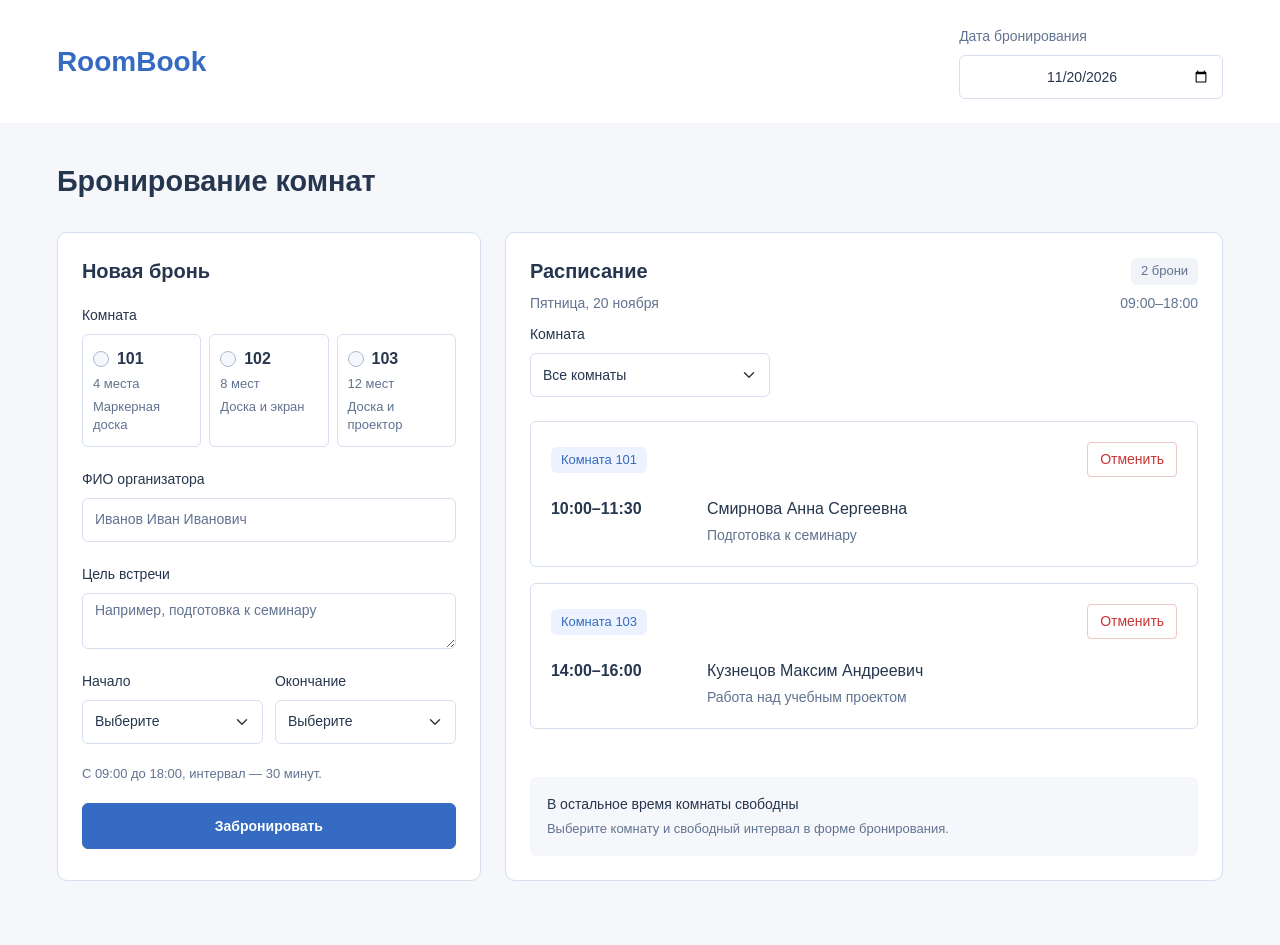
==== practices/practice_08/RoomBook/src/front/index.html @ 1cadb144 "add static index.html and style.css" ====
<!doctype html>
<html lang="ru">
  <head>
    <meta charset="utf-8">
    <meta name="viewport" content="width=device-width, initial-scale=1">
    <meta name="description" content="Общее расписание учебных комнат RoomBook.">
    <title>RoomBook — бронирование комнат</title>
    <link rel="stylesheet" href="vendor/bootstrap.min.css">
    <link rel="stylesheet" href="styles.css">
  </head>
  <body>
    <a class="skip-link" href="#main">Перейти к бронированию</a>

    <header class="site-header">
      <div class="page-shell header-content">
        <span class="brand">RoomBook</span>
        <div class="date-picker">
          <label class="form-label" for="booking-date">Дата бронирования</label>
          <input class="form-control" id="booking-date" name="date" type="date"
                 value="2026-11-20" form="booking-form" required>
        </div>
      </div>
    </header>

    <main class="page-shell main-content" id="main" tabindex="-1">
      <h1 class="page-title">Бронирование комнат</h1>

      <div class="booking-layout">
        <section class="card panel booking-panel" aria-labelledby="booking-heading">
          <div class="card-body">
            <h2 class="panel-title" id="booking-heading">Новая бронь</h2>

            <form id="booking-form">
              <fieldset class="field-group room-fieldset">
                <legend class="form-label">Комната</legend>
                <div class="room-picker">
                  <label class="room-choice">
                    <span class="room-name">
                      <input class="form-check-input" type="radio" name="room_id" value="101" required>
                      <span>101</span>
                    </span>
                    <span class="room-capacity">4 места</span>
                    <span class="room-equipment">Маркерная доска</span>
                  </label>
                  <label class="room-choice">
                    <span class="room-name">
                      <input class="form-check-input" type="radio" name="room_id" value="102">
                      <span>102</span>
                    </span>
                    <span class="room-capacity">8 мест</span>
                    <span class="room-equipment">Доска и экран</span>
                  </label>
                  <label class="room-choice">
                    <span class="room-name">
                      <input class="form-check-input" type="radio" name="room_id" value="103">
                      <span>103</span>
                    </span>
                    <span class="room-capacity">12 мест</span>
                    <span class="room-equipment">Доска и проектор</span>
                  </label>
                </div>
              </fieldset>

              <div class="field-group">
                <label class="form-label" for="organizer">ФИО организатора</label>
                <input class="form-control" id="organizer" name="organizer" type="text"
                       placeholder="Иванов Иван Иванович" maxlength="80" autocomplete="name" required>
              </div>

              <div class="field-group">
                <label class="form-label" for="meeting-title">Цель встречи</label>
                <textarea class="form-control meeting-purpose" id="meeting-title" name="title"
                          placeholder="Например, подготовка к семинару" maxlength="120" rows="2" required></textarea>
              </div>

              <div class="period-fields field-group">
                <div>
                  <label class="form-label" for="booking-start">Начало</label>
                  <select class="form-select" id="booking-start" name="start" aria-describedby="booking-hours" required>
                    <option value="" selected disabled>Выберите</option>
                    <option>09:00</option>
                    <option>09:30</option>
                    <option>10:00</option>
                    <option>10:30</option>
                    <option>11:00</option>
                    <option>11:30</option>
                    <option>12:00</option>
                    <option>12:30</option>
                    <option>13:00</option>
                    <option>13:30</option>
                    <option>14:00</option>
                    <option>14:30</option>
                    <option>15:00</option>
                    <option>15:30</option>
                    <option>16:00</option>
                    <option>16:30</option>
                    <option>17:00</option>
                    <option>17:30</option>
                  </select>
                </div>
                <div>
                  <label class="form-label" for="booking-end">Окончание</label>
                  <select class="form-select" id="booking-end" name="end" aria-describedby="booking-hours" required>
                    <option value="" selected disabled>Выберите</option>
                    <option>09:30</option>
                    <option>10:00</option>
                    <option>10:30</option>
                    <option>11:00</option>
                    <option>11:30</option>
                    <option>12:00</option>
                    <option>12:30</option>
                    <option>13:00</option>
                    <option>13:30</option>
                    <option>14:00</option>
                    <option>14:30</option>
                    <option>15:00</option>
                    <option>15:30</option>
                    <option>16:00</option>
                    <option>16:30</option>
                    <option>17:00</option>
                    <option>17:30</option>
                    <option>18:00</option>
                  </select>
                </div>
              </div>

              <p class="form-text booking-hours" id="booking-hours">С 09:00 до 18:00, интервал — 30 минут.</p>
              <button class="btn btn-primary booking-submit" type="button">Забронировать</button>
            </form>
          </div>
        </section>

        <section class="card panel schedule-panel" aria-labelledby="schedule-heading">
          <div class="card-body">
            <div class="schedule-title-row">
              <h2 class="panel-title" id="schedule-heading">Расписание</h2>
              <span class="badge booking-count">2 брони</span>
            </div>
            <div class="schedule-meta">
              <p>Пятница, 20 ноября</p>
              <p>09:00–18:00</p>
            </div>

            <div class="schedule-filter">
              <label class="form-label" for="schedule-room">Комната</label>
              <select class="form-select" id="schedule-room" name="schedule_room">
                <option value="" selected>Все комнаты</option>
                <option value="101">101</option>
                <option value="102">102</option>
                <option value="103">103</option>
              </select>
            </div>

            <!-- Записи начального статического экрана; на следующем этапе их вернёт API. -->
            <div class="booking-list">
              <article class="card schedule-booking" aria-labelledby="meeting-101">
                <div class="card-body">
                  <div class="booking-topline">
                    <span class="badge room-badge">Комната 101</span>
                    <button class="btn btn-outline-danger btn-sm" type="button"
                            aria-label="Отменить бронь комнаты 101 на 10:00">Отменить</button>
                  </div>
                  <div class="booking-details">
                    <p class="booking-time"><time datetime="10:00">10:00</time>–<time datetime="11:30">11:30</time></p>
                    <div>
                      <h3 class="meeting-organizer" id="meeting-101">Смирнова Анна Сергеевна</h3>
                      <p class="meeting-description">Подготовка к семинару</p>
                    </div>
                  </div>
                </div>
              </article>

              <article class="card schedule-booking" aria-labelledby="meeting-103">
                <div class="card-body">
                  <div class="booking-topline">
                    <span class="badge room-badge">Комната 103</span>
                    <button class="btn btn-outline-danger btn-sm" type="button"
                            aria-label="Отменить бронь комнаты 103 на 14:00">Отменить</button>
                  </div>
                  <div class="booking-details">
                    <p class="booking-time"><time datetime="14:00">14:00</time>–<time datetime="16:00">16:00</time></p>
                    <div>
                      <h3 class="meeting-organizer" id="meeting-103">Кузнецов Максим Андреевич</h3>
                      <p class="meeting-description">Работа над учебным проектом</p>
                    </div>
                  </div>
                </div>
              </article>
            </div>

            <div class="schedule-footer">
              <div class="alert schedule-hint">
                <p class="hint-title">В остальное время комнаты свободны</p>
                <p>Выберите комнату и свободный интервал в форме бронирования.</p>
              </div>
            </div>
          </div>
        </section>
      </div>
    </main>
  </body>
</html>
---- practices/practice_08/RoomBook/src/front/styles.css ----
/* Общая тема RoomBook. Bootstrap подключается раньше этого файла. */
:root {
  --rb-page-bg: #f5f7fb;
  --rb-surface: #ffffff;
  --rb-ink: #26364e;
  --rb-muted: #617391;
  --rb-border: #d5dfed;
  --rb-radio-border: #a8bad5;
  --rb-primary: #356bc2;
  --rb-primary-hover: #2959a6;
  --rb-primary-soft: #edf3fe;
  --rb-secondary-soft: #f0f3f8;
  --rb-danger: #c93636;
  --rb-danger-border: #efc7c7;
  --rb-font-family: "Segoe UI", Roboto, "Helvetica Neue", Arial, sans-serif;
  --rb-font-body: 1rem;
  --rb-font-label: 0.875rem;
  --rb-font-meta: 0.8125rem;
  --rb-font-panel: 1.25rem;
  --rb-font-title: clamp(1.75rem, 2.25vw, 2rem);
  --rb-space-1: 0.25rem;
  --rb-space-2: 0.5rem;
  --rb-space-3: 0.75rem;
  --rb-space-4: 1rem;
  --rb-space-5: 1.25rem;
  --rb-space-6: 1.5rem;
  --rb-space-8: 2rem;
  --rb-space-10: 2.5rem;
  --rb-space-12: 3rem;
  --rb-radius: 0.625rem;
  --rb-control-radius: 0.375rem;
  --rb-control-height: 2.75rem;
  --rb-focus-ring: 0 0 0 0.2rem rgb(53 107 194 / 22%);
  --bs-body-font-family: var(--rb-font-family);
  --bs-body-font-size: var(--rb-font-body);
  --bs-body-color: var(--rb-ink);
  --bs-body-bg: var(--rb-page-bg);
  --bs-primary: var(--rb-primary);
  --bs-primary-rgb: 53, 107, 194;
  --bs-border-color: var(--rb-border);
  --bs-border-radius: var(--rb-control-radius);
  --bs-link-color: var(--rb-primary);
}

body {
  min-height: 100vh;
  margin: 0;
  line-height: 1.5;
}

.page-shell {
  width: 100%;
  max-width: 108rem;
  margin-inline: auto;
  padding-inline: clamp(var(--rb-space-4), 4.444vw, 4rem);
}

.skip-link {
  position: fixed;
  top: var(--rb-space-3);
  left: var(--rb-space-4);
  z-index: 10;
  padding: var(--rb-space-3) var(--rb-space-4);
  border-radius: var(--rb-control-radius);
  background: var(--rb-surface);
  color: var(--rb-primary);
  transform: translateY(-200%);
}

.skip-link:focus-visible {
  transform: translateY(0);
}

.site-header {
  background: var(--rb-surface);
}

.header-content {
  display: flex;
  align-items: center;
  justify-content: space-between;
  gap: var(--rb-space-6);
  min-height: 7rem;
  padding-block: var(--rb-space-6);
}

.brand {
  color: var(--rb-primary);
  font-size: 1.75rem;
  font-weight: 700;
  line-height: 1.2;
}

.date-picker {
  width: 16.5rem;
  max-width: 100%;
}

.date-picker .form-label {
  color: var(--rb-muted);
}

.date-picker .form-control {
  text-align: center;
}

.main-content {
  padding-top: var(--rb-space-10);
  padding-bottom: 4rem;
}

.page-title {
  margin: 0 0 var(--rb-space-8);
  font-size: var(--rb-font-title);
  font-weight: 600;
  line-height: 1.3;
}

.booking-layout {
  display: grid;
  grid-template-columns: minmax(21rem, 26.5rem) minmax(0, 1fr);
  align-items: stretch;
  gap: var(--rb-space-6);
}

.card {
  --bs-card-color: var(--rb-ink);
  --bs-card-bg: var(--rb-surface);
  --bs-card-border-color: var(--rb-border);
  --bs-card-border-radius: var(--rb-radius);
  min-width: 0;
}

.panel > .card-body {
  padding: var(--rb-space-6);
}

.panel-title {
  margin: 0 0 var(--rb-space-5);
  font-size: var(--rb-font-panel);
  font-weight: 600;
  line-height: 1.4;
}

.field-group {
  margin: 0 0 var(--rb-space-5);
}

.form-label {
  margin-bottom: var(--rb-space-2);
  font-size: var(--rb-font-label);
  font-weight: 500;
}

.form-control,
.form-select {
  min-height: var(--rb-control-height);
  border-color: var(--rb-border);
  border-radius: var(--rb-control-radius);
  background-color: var(--rb-surface);
  color: var(--rb-ink);
  font-size: var(--rb-font-label);
}

.form-control::placeholder {
  color: var(--rb-muted);
  opacity: 1;
}

.form-control:focus,
.form-select:focus,
.form-check-input:focus {
  border-color: var(--rb-primary);
  box-shadow: var(--rb-focus-ring);
}

:where(button, a, input, select, textarea):focus-visible {
  outline: 2px solid var(--rb-primary);
  outline-offset: 3px;
}

.btn:focus-visible {
  outline: 2px solid var(--rb-primary);
  outline-offset: 3px;
  box-shadow: var(--rb-focus-ring);
}

.room-picker {
  display: grid;
  grid-template-columns: repeat(3, minmax(0, 1fr));
  gap: var(--rb-space-2);
}

.room-choice {
  min-width: 0;
  min-height: 6.75rem;
  padding: var(--rb-space-3) 0.625rem;
  border: 1px solid var(--rb-border);
  border-radius: var(--rb-control-radius);
  cursor: pointer;
}

.room-choice:hover {
  border-color: var(--rb-primary);
}

.room-choice:has(input:checked) {
  border-color: var(--rb-primary);
  background: var(--rb-primary-soft);
}

.room-name {
  display: flex;
  align-items: center;
  gap: var(--rb-space-2);
  font-size: var(--rb-font-body);
  font-weight: 600;
}

.room-name .form-check-input {
  flex: 0 0 auto;
  width: 1rem;
  height: 1rem;
  margin: 0;
  border-color: var(--rb-radio-border);
}

.form-check-input:checked {
  border-color: var(--rb-primary);
  background-color: var(--rb-primary);
}

.room-capacity,
.room-equipment {
  display: block;
  margin-top: var(--rb-space-1);
  color: var(--rb-muted);
  font-size: var(--rb-font-meta);
  line-height: 1.4;
  overflow-wrap: anywhere;
}

.meeting-purpose {
  min-height: 4.75rem;
  resize: vertical;
}

.period-fields {
  display: grid;
  grid-template-columns: repeat(2, minmax(0, 1fr));
  gap: var(--rb-space-3);
}

.booking-hours {
  margin: 0 0 var(--rb-space-5);
  color: var(--rb-muted);
  font-size: var(--rb-font-meta);
}

.btn {
  font-size: var(--rb-font-label);
}

.btn-primary {
  --bs-btn-bg: var(--rb-primary);
  --bs-btn-border-color: var(--rb-primary);
  --bs-btn-hover-bg: var(--rb-primary-hover);
  --bs-btn-hover-border-color: var(--rb-primary-hover);
  --bs-btn-active-bg: var(--rb-primary-hover);
  --bs-btn-active-border-color: var(--rb-primary-hover);
  --bs-btn-disabled-bg: var(--rb-primary);
  --bs-btn-disabled-border-color: var(--rb-primary);
}

.booking-submit {
  width: 100%;
  min-height: 2.875rem;
  font-weight: 600;
}

.schedule-panel > .card-body {
  display: flex;
  flex-direction: column;
}

.schedule-title-row,
.schedule-meta,
.booking-topline {
  display: flex;
  align-items: center;
  justify-content: space-between;
  gap: var(--rb-space-3);
}

.schedule-title-row .panel-title {
  margin: 0;
}

.badge {
  border-radius: var(--rb-control-radius);
  font-size: var(--rb-font-meta);
  font-weight: 400;
  line-height: 1.4;
}

.booking-count {
  flex-shrink: 0;
  padding: var(--rb-space-1) 0.625rem;
  background: var(--rb-secondary-soft);
  color: var(--rb-muted);
}

.schedule-meta {
  margin-block: var(--rb-space-2);
  color: var(--rb-muted);
  font-size: var(--rb-font-label);
}

.schedule-meta p {
  margin: 0;
}

.schedule-filter {
  width: 15rem;
  max-width: 100%;
  margin-bottom: var(--rb-space-6);
}

.booking-list {
  display: grid;
  gap: var(--rb-space-4);
}

.schedule-booking {
  --bs-card-border-radius: var(--rb-control-radius);
}

.schedule-booking > .card-body {
  padding: var(--rb-space-5);
}

.room-badge {
  padding: var(--rb-space-1) 0.625rem;
  background: var(--rb-primary-soft);
  color: var(--rb-primary);
}

.btn-outline-danger {
  --bs-btn-color: var(--rb-danger);
  --bs-btn-border-color: var(--rb-danger-border);
  --bs-btn-hover-bg: var(--rb-danger);
  --bs-btn-hover-border-color: var(--rb-danger);
  --bs-btn-active-bg: var(--rb-danger);
  --bs-btn-active-border-color: var(--rb-danger);
  --bs-btn-padding-x: var(--rb-space-3);
  --bs-btn-padding-y: 0.375rem;
  white-space: nowrap;
}

.booking-details {
  display: grid;
  grid-template-columns: minmax(6rem, 8.75rem) minmax(0, 1fr);
  gap: var(--rb-space-4);
  margin-top: var(--rb-space-5);
}

.booking-time {
  margin: 0;
  font-weight: 600;
  white-space: nowrap;
}

.meeting-organizer {
  margin: 0 0 var(--rb-space-1);
  font-size: var(--rb-font-body);
  font-weight: 500;
  line-height: 1.5;
  overflow-wrap: anywhere;
}

.meeting-description {
  margin: 0;
  color: var(--rb-muted);
  font-size: var(--rb-font-label);
  overflow-wrap: anywhere;
}

.schedule-footer {
  margin-top: auto;
  padding-top: var(--rb-space-12);
}

.schedule-hint {
  --bs-alert-bg: var(--rb-page-bg);
  --bs-alert-color: var(--rb-muted);
  --bs-alert-border-color: transparent;
  margin: 0;
  padding: var(--rb-space-4);
  border-radius: var(--rb-control-radius);
  font-size: var(--rb-font-meta);
}

.schedule-hint p {
  margin: 0;
}

.schedule-hint .hint-title {
  margin-bottom: var(--rb-space-1);
  color: var(--rb-ink);
  font-size: var(--rb-font-label);
  font-weight: 500;
}

@media (width < 62rem) {
  .booking-layout {
    grid-template-columns: minmax(0, 1fr);
  }

  .schedule-footer {
    padding-top: var(--rb-space-8);
  }
}

@media (width < 36rem) {
  .header-content {
    flex-wrap: wrap;
    gap: var(--rb-space-4);
  }

  .date-picker {
    width: 100%;
  }

  .main-content {
    padding-top: var(--rb-space-6);
  }

  .page-title {
    margin-bottom: var(--rb-space-6);
  }

  .panel > .card-body {
    padding: var(--rb-space-4);
  }

  .room-choice {
    padding-inline: var(--rb-space-2);
  }

  .schedule-meta {
    flex-wrap: wrap;
  }

  .schedule-booking > .card-body {
    padding: var(--rb-space-4);
  }

  .booking-details {
    grid-template-columns: minmax(0, 1fr);
    gap: var(--rb-space-2);
  }
}
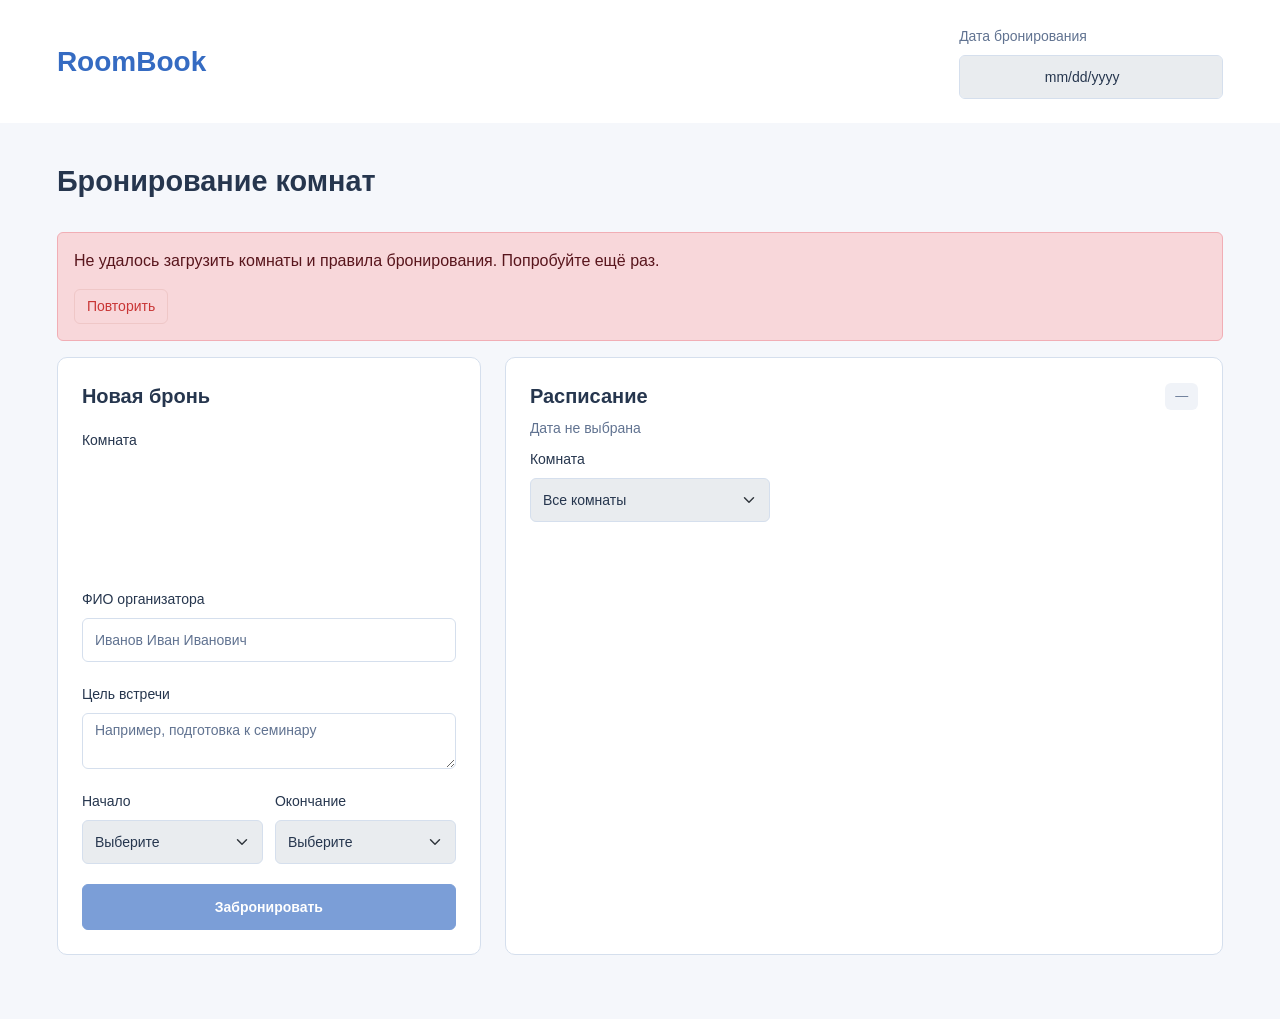
==== commit 8c6befed: "connect rooms and schedule to API" ====
--- a/practices/practice_08/RoomBook/src/front/index.html
+++ b/practices/practice_08/RoomBook/src/front/index.html
@@ -7,6 +7,7 @@
     <title>RoomBook — бронирование комнат</title>
     <link rel="stylesheet" href="vendor/bootstrap.min.css">
     <link rel="stylesheet" href="styles.css">
+    <script src="app.js" defer></script>
   </head>
   <body>
     <a class="skip-link" href="#main">Перейти к бронированию</a>
@@ -17,13 +18,23 @@
         <div class="date-picker">
           <label class="form-label" for="booking-date">Дата бронирования</label>
           <input class="form-control" id="booking-date" name="date" type="date"
-                 value="2026-11-20" form="booking-form" required>
+                 form="booking-form" required disabled>
         </div>
       </div>
     </header>
 
     <main class="page-shell main-content" id="main" tabindex="-1">
       <h1 class="page-title">Бронирование комнат</h1>
+
+      <noscript><p class="alert alert-warning">Для загрузки расписания включите JavaScript в браузере.</p></noscript>
+      <p class="loading-notice" id="config-loading" role="status">
+        <span class="spinner-border spinner-border-sm" aria-hidden="true"></span>
+        Загружаем комнаты и правила бронирования…
+      </p>
+      <div class="alert alert-danger" id="config-error" role="alert" hidden>
+        <p>Не удалось загрузить комнаты и правила бронирования. Попробуйте ещё раз.</p>
+        <button class="btn btn-outline-danger" id="config-retry" type="button">Повторить</button>
+      </div>
 
       <div class="booking-layout">
         <section class="card panel booking-panel" aria-labelledby="booking-heading">
@@ -33,32 +44,7 @@
             <form id="booking-form">
               <fieldset class="field-group room-fieldset">
                 <legend class="form-label">Комната</legend>
-                <div class="room-picker">
-                  <label class="room-choice">
-                    <span class="room-name">
-                      <input class="form-check-input" type="radio" name="room_id" value="101" required>
-                      <span>101</span>
-                    </span>
-                    <span class="room-capacity">4 места</span>
-                    <span class="room-equipment">Маркерная доска</span>
-                  </label>
-                  <label class="room-choice">
-                    <span class="room-name">
-                      <input class="form-check-input" type="radio" name="room_id" value="102">
-                      <span>102</span>
-                    </span>
-                    <span class="room-capacity">8 мест</span>
-                    <span class="room-equipment">Доска и экран</span>
-                  </label>
-                  <label class="room-choice">
-                    <span class="room-name">
-                      <input class="form-check-input" type="radio" name="room_id" value="103">
-                      <span>103</span>
-                    </span>
-                    <span class="room-capacity">12 мест</span>
-                    <span class="room-equipment">Доска и проектор</span>
-                  </label>
-                </div>
+                <div class="room-picker" id="room-picker"></div>
               </fieldset>
 
               <div class="field-group">
@@ -76,121 +62,59 @@
               <div class="period-fields field-group">
                 <div>
                   <label class="form-label" for="booking-start">Начало</label>
-                  <select class="form-select" id="booking-start" name="start" aria-describedby="booking-hours" required>
+                  <select class="form-select" id="booking-start" name="start" aria-describedby="booking-hours" required disabled>
                     <option value="" selected disabled>Выберите</option>
-                    <option>09:00</option>
-                    <option>09:30</option>
-                    <option>10:00</option>
-                    <option>10:30</option>
-                    <option>11:00</option>
-                    <option>11:30</option>
-                    <option>12:00</option>
-                    <option>12:30</option>
-                    <option>13:00</option>
-                    <option>13:30</option>
-                    <option>14:00</option>
-                    <option>14:30</option>
-                    <option>15:00</option>
-                    <option>15:30</option>
-                    <option>16:00</option>
-                    <option>16:30</option>
-                    <option>17:00</option>
-                    <option>17:30</option>
                   </select>
                 </div>
                 <div>
                   <label class="form-label" for="booking-end">Окончание</label>
-                  <select class="form-select" id="booking-end" name="end" aria-describedby="booking-hours" required>
+                  <select class="form-select" id="booking-end" name="end" aria-describedby="booking-hours" required disabled>
                     <option value="" selected disabled>Выберите</option>
-                    <option>09:30</option>
-                    <option>10:00</option>
-                    <option>10:30</option>
-                    <option>11:00</option>
-                    <option>11:30</option>
-                    <option>12:00</option>
-                    <option>12:30</option>
-                    <option>13:00</option>
-                    <option>13:30</option>
-                    <option>14:00</option>
-                    <option>14:30</option>
-                    <option>15:00</option>
-                    <option>15:30</option>
-                    <option>16:00</option>
-                    <option>16:30</option>
-                    <option>17:00</option>
-                    <option>17:30</option>
-                    <option>18:00</option>
                   </select>
                 </div>
               </div>
 
-              <p class="form-text booking-hours" id="booking-hours">С 09:00 до 18:00, интервал — 30 минут.</p>
-              <button class="btn btn-primary booking-submit" type="button">Забронировать</button>
+              <p class="form-text booking-hours" id="booking-hours"></p>
+              <button class="btn btn-primary booking-submit" type="button" disabled>Забронировать</button>
             </form>
           </div>
         </section>
 
-        <section class="card panel schedule-panel" aria-labelledby="schedule-heading">
+        <section class="card panel schedule-panel" id="schedule-panel" aria-labelledby="schedule-heading">
           <div class="card-body">
             <div class="schedule-title-row">
               <h2 class="panel-title" id="schedule-heading">Расписание</h2>
-              <span class="badge booking-count">2 брони</span>
+              <span class="badge booking-count" id="booking-count" role="status">—</span>
             </div>
             <div class="schedule-meta">
-              <p>Пятница, 20 ноября</p>
-              <p>09:00–18:00</p>
+              <p id="schedule-date">Дата не выбрана</p>
+              <p id="schedule-hours"></p>
             </div>
 
             <div class="schedule-filter">
               <label class="form-label" for="schedule-room">Комната</label>
-              <select class="form-select" id="schedule-room" name="schedule_room">
+              <select class="form-select" id="schedule-room" name="schedule_room" disabled>
                 <option value="" selected>Все комнаты</option>
-                <option value="101">101</option>
-                <option value="102">102</option>
-                <option value="103">103</option>
               </select>
             </div>
 
-            <!-- Записи начального статического экрана; на следующем этапе их вернёт API. -->
-            <div class="booking-list">
-              <article class="card schedule-booking" aria-labelledby="meeting-101">
-                <div class="card-body">
-                  <div class="booking-topline">
-                    <span class="badge room-badge">Комната 101</span>
-                    <button class="btn btn-outline-danger btn-sm" type="button"
-                            aria-label="Отменить бронь комнаты 101 на 10:00">Отменить</button>
-                  </div>
-                  <div class="booking-details">
-                    <p class="booking-time"><time datetime="10:00">10:00</time>–<time datetime="11:30">11:30</time></p>
-                    <div>
-                      <h3 class="meeting-organizer" id="meeting-101">Смирнова Анна Сергеевна</h3>
-                      <p class="meeting-description">Подготовка к семинару</p>
-                    </div>
-                  </div>
-                </div>
-              </article>
+            <div class="state-placeholder" id="schedule-loading" role="status" hidden>
+              <span class="spinner-border" aria-hidden="true"></span>
+              <p>Загружаем расписание…</p>
+            </div>
+            <div class="state-placeholder" id="schedule-empty" role="status" hidden>
+              <h3 id="empty-title">Пока нет броней</h3>
+              <p id="empty-message"></p>
+            </div>
+            <div class="alert alert-danger" id="schedule-error" role="alert" hidden>
+              <p>Не удалось загрузить расписание. Проверьте соединение и повторите попытку.</p>
+              <button class="btn btn-outline-danger" id="schedule-retry" type="button">Повторить</button>
+            </div>
+            <div class="booking-list" id="booking-list" hidden></div>
 
-              <article class="card schedule-booking" aria-labelledby="meeting-103">
-                <div class="card-body">
-                  <div class="booking-topline">
-                    <span class="badge room-badge">Комната 103</span>
-                    <button class="btn btn-outline-danger btn-sm" type="button"
-                            aria-label="Отменить бронь комнаты 103 на 14:00">Отменить</button>
-                  </div>
-                  <div class="booking-details">
-                    <p class="booking-time"><time datetime="14:00">14:00</time>–<time datetime="16:00">16:00</time></p>
-                    <div>
-                      <h3 class="meeting-organizer" id="meeting-103">Кузнецов Максим Андреевич</h3>
-                      <p class="meeting-description">Работа над учебным проектом</p>
-                    </div>
-                  </div>
-                </div>
-              </article>
-            </div>
-
-            <div class="schedule-footer">
+            <div class="schedule-footer" id="schedule-footer" hidden>
               <div class="alert schedule-hint">
-                <p class="hint-title">В остальное время комнаты свободны</p>
+                <p class="hint-title" id="schedule-hint-title"></p>
                 <p>Выберите комнату и свободный интервал в форме бронирования.</p>
               </div>
             </div>
@@ -198,5 +122,34 @@
         </section>
       </div>
     </main>
+
+    <template id="room-template">
+      <label class="room-choice">
+        <span class="room-name">
+          <input class="form-check-input" type="radio" name="room_id" required>
+          <span class="room-number"></span>
+        </span>
+        <span class="room-capacity"></span>
+        <span class="room-equipment"></span>
+      </label>
+    </template>
+
+    <template id="booking-template">
+      <article class="card schedule-booking">
+        <div class="card-body">
+          <div class="booking-topline">
+            <span class="badge room-badge"></span>
+            <button class="btn btn-outline-danger btn-sm" type="button" disabled>Отменить</button>
+          </div>
+          <div class="booking-details">
+            <p class="booking-time"><time data-time="start"></time>–<time data-time="end"></time></p>
+            <div>
+              <h3 class="meeting-organizer"></h3>
+              <p class="meeting-description"></p>
+            </div>
+          </div>
+        </div>
+      </article>
+    </template>
   </body>
 </html>
--- a/practices/practice_08/RoomBook/src/front/styles.css
+++ b/practices/practice_08/RoomBook/src/front/styles.css
@@ -48,6 +48,10 @@
   line-height: 1.5;
 }
 
+[hidden] {
+  display: none !important;
+}
+
 .page-shell {
   width: 100%;
   max-width: 108rem;
@@ -187,6 +191,7 @@
 
 .room-picker {
   display: grid;
+  min-height: 6.75rem;
   grid-template-columns: repeat(3, minmax(0, 1fr));
   gap: var(--rb-space-2);
 }
@@ -390,6 +395,39 @@
   padding-top: var(--rb-space-12);
 }
 
+.loading-notice {
+  display: flex;
+  align-items: center;
+  gap: var(--rb-space-3);
+  margin-bottom: var(--rb-space-5);
+  color: var(--rb-muted);
+  font-size: var(--rb-font-label);
+}
+
+.state-placeholder {
+  display: flex;
+  flex-direction: column;
+  align-items: center;
+  justify-content: center;
+  gap: var(--rb-space-3);
+  min-height: 18rem;
+  padding: var(--rb-space-6);
+  color: var(--rb-muted);
+  text-align: center;
+}
+
+.state-placeholder h3 {
+  margin: 0;
+  color: var(--rb-ink);
+  font-size: var(--rb-font-panel);
+  font-weight: 600;
+}
+
+.state-placeholder p {
+  margin: 0;
+  font-size: var(--rb-font-label);
+}
+
 .schedule-hint {
   --bs-alert-bg: var(--rb-page-bg);
   --bs-alert-color: var(--rb-muted);
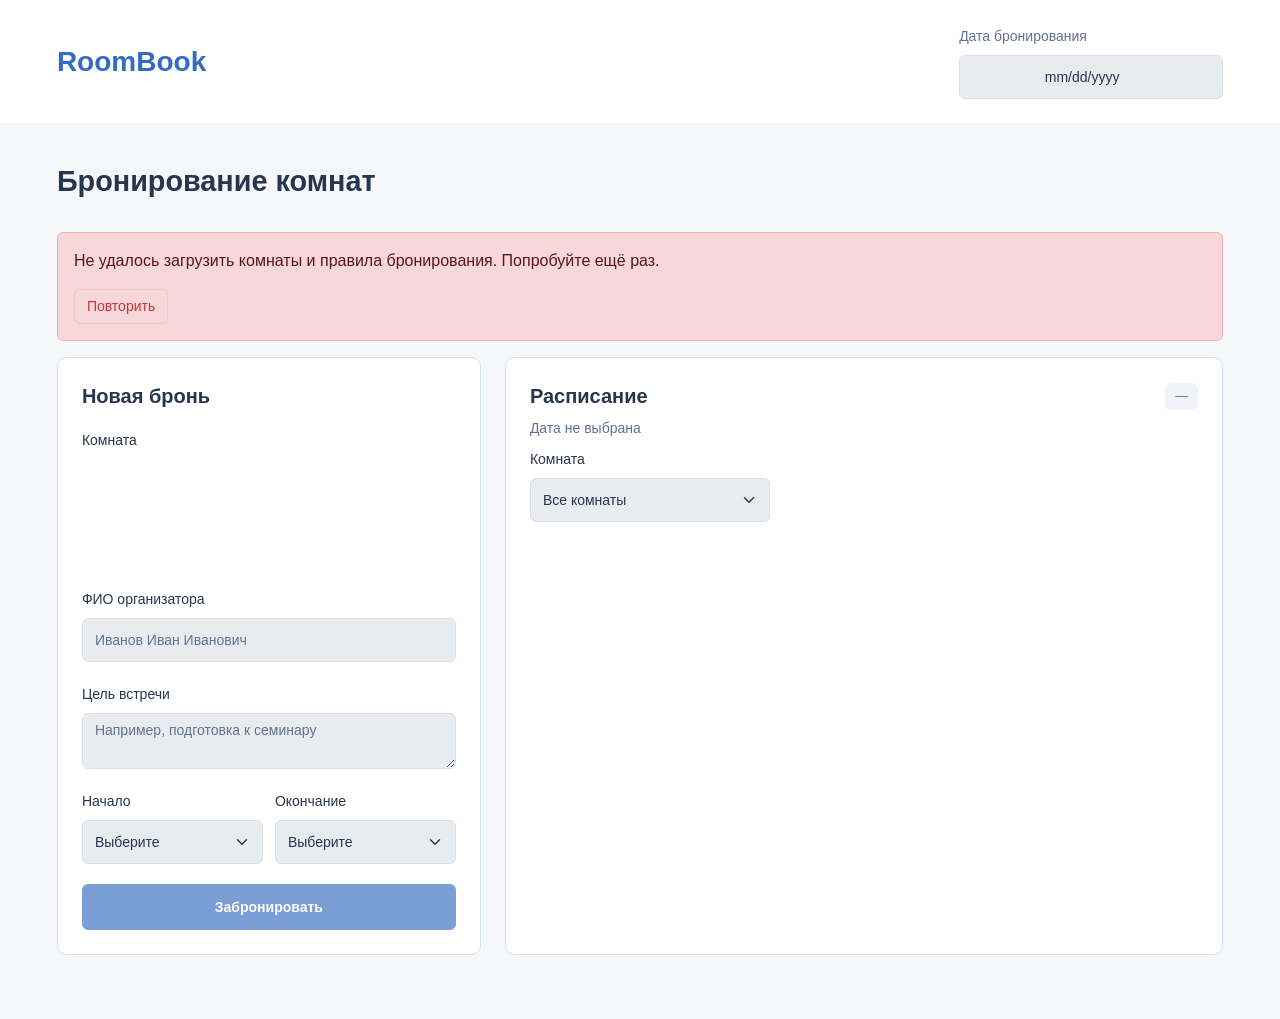
==== commit f8a7d2fc: "complete booking flow and client tests" ====
--- a/practices/practice_08/RoomBook/src/front/index.html
+++ b/practices/practice_08/RoomBook/src/front/index.html
@@ -18,7 +18,8 @@
         <div class="date-picker">
           <label class="form-label" for="booking-date">Дата бронирования</label>
           <input class="form-control" id="booking-date" name="date" type="date"
-                 form="booking-form" required disabled>
+                 form="booking-form" aria-describedby="date-error" required disabled>
+          <p class="field-error" id="date-error" data-field-error="date" hidden></p>
         </div>
       </div>
     </header>
@@ -35,47 +36,62 @@
         <p>Не удалось загрузить комнаты и правила бронирования. Попробуйте ещё раз.</p>
         <button class="btn btn-outline-danger" id="config-retry" type="button">Повторить</button>
       </div>
+      <p class="alert alert-success result-notice" id="action-success" role="status" hidden></p>
+      <p class="alert alert-danger result-notice" id="action-error" role="alert" tabindex="-1" hidden></p>
 
       <div class="booking-layout">
         <section class="card panel booking-panel" aria-labelledby="booking-heading">
           <div class="card-body">
             <h2 class="panel-title" id="booking-heading">Новая бронь</h2>
 
-            <form id="booking-form">
+            <form id="booking-form" novalidate>
+              <fieldset id="booking-fields" disabled>
               <fieldset class="field-group room-fieldset">
                 <legend class="form-label">Комната</legend>
                 <div class="room-picker" id="room-picker"></div>
+                <p class="field-error" id="room-error" data-field-error="room_id" hidden></p>
               </fieldset>
 
               <div class="field-group">
                 <label class="form-label" for="organizer">ФИО организатора</label>
                 <input class="form-control" id="organizer" name="organizer" type="text"
-                       placeholder="Иванов Иван Иванович" maxlength="80" autocomplete="name" required>
+                       placeholder="Иванов Иван Иванович" maxlength="80" autocomplete="name"
+                       aria-describedby="organizer-error" required>
+                <p class="field-error" id="organizer-error" data-field-error="organizer" hidden></p>
               </div>
 
               <div class="field-group">
                 <label class="form-label" for="meeting-title">Цель встречи</label>
                 <textarea class="form-control meeting-purpose" id="meeting-title" name="title"
-                          placeholder="Например, подготовка к семинару" maxlength="120" rows="2" required></textarea>
+                          placeholder="Например, подготовка к семинару" maxlength="120" rows="2"
+                          aria-describedby="title-error" required></textarea>
+                <p class="field-error" id="title-error" data-field-error="title" hidden></p>
               </div>
 
               <div class="period-fields field-group">
                 <div>
                   <label class="form-label" for="booking-start">Начало</label>
-                  <select class="form-select" id="booking-start" name="start" aria-describedby="booking-hours" required disabled>
+                  <select class="form-select" id="booking-start" name="start" aria-describedby="booking-hours start-error" required disabled>
                     <option value="" selected disabled>Выберите</option>
                   </select>
+                  <p class="field-error" id="start-error" data-field-error="start" hidden></p>
                 </div>
                 <div>
                   <label class="form-label" for="booking-end">Окончание</label>
-                  <select class="form-select" id="booking-end" name="end" aria-describedby="booking-hours" required disabled>
+                  <select class="form-select" id="booking-end" name="end" aria-describedby="booking-hours end-error" required disabled>
                     <option value="" selected disabled>Выберите</option>
                   </select>
+                  <p class="field-error" id="end-error" data-field-error="end" hidden></p>
                 </div>
               </div>
 
               <p class="form-text booking-hours" id="booking-hours"></p>
-              <button class="btn btn-primary booking-submit" type="button" disabled>Забронировать</button>
+              <div class="alert alert-danger" id="form-error" role="alert" tabindex="-1" hidden></div>
+              <button class="btn btn-primary booking-submit" id="booking-submit" type="submit">
+                <span class="spinner-border spinner-border-sm" id="submit-spinner" aria-hidden="true" hidden></span>
+                <span id="submit-label">Забронировать</span>
+              </button>
+              </fieldset>
             </form>
           </div>
         </section>
@@ -139,7 +155,7 @@
         <div class="card-body">
           <div class="booking-topline">
             <span class="badge room-badge"></span>
-            <button class="btn btn-outline-danger btn-sm" type="button" disabled>Отменить</button>
+            <button class="btn btn-outline-danger btn-sm" type="button">Отменить</button>
           </div>
           <div class="booking-details">
             <p class="booking-time"><time data-time="start"></time>–<time data-time="end"></time></p>
--- a/practices/practice_08/RoomBook/src/front/styles.css
+++ b/practices/practice_08/RoomBook/src/front/styles.css
@@ -12,6 +12,8 @@
   --rb-secondary-soft: #f0f3f8;
   --rb-danger: #c93636;
   --rb-danger-border: #efc7c7;
+  --rb-success: #247547;
+  --rb-success-soft: #edf8f1;
   --rb-font-family: "Segoe UI", Roboto, "Helvetica Neue", Arial, sans-serif;
   --rb-font-body: 1rem;
   --rb-font-label: 0.875rem;
@@ -283,6 +285,35 @@
   font-weight: 600;
 }
 
+.field-error {
+  margin: var(--rb-space-2) 0 0;
+  color: var(--rb-danger);
+  font-size: var(--rb-font-label);
+}
+
+.room-choice:has(input[aria-invalid="true"]) {
+  border-color: var(--rb-danger);
+}
+
+.alert {
+  overflow-wrap: anywhere;
+}
+
+.result-notice {
+  margin-bottom: var(--rb-space-6);
+}
+
+.alert-success {
+  --bs-alert-color: var(--rb-success);
+  --bs-alert-bg: var(--rb-success-soft);
+  --bs-alert-border-color: var(--rb-success);
+}
+
+.new-booking {
+  border-color: var(--rb-success);
+  background: var(--rb-success-soft);
+}
+
 .schedule-panel > .card-body {
   display: flex;
   flex-direction: column;
